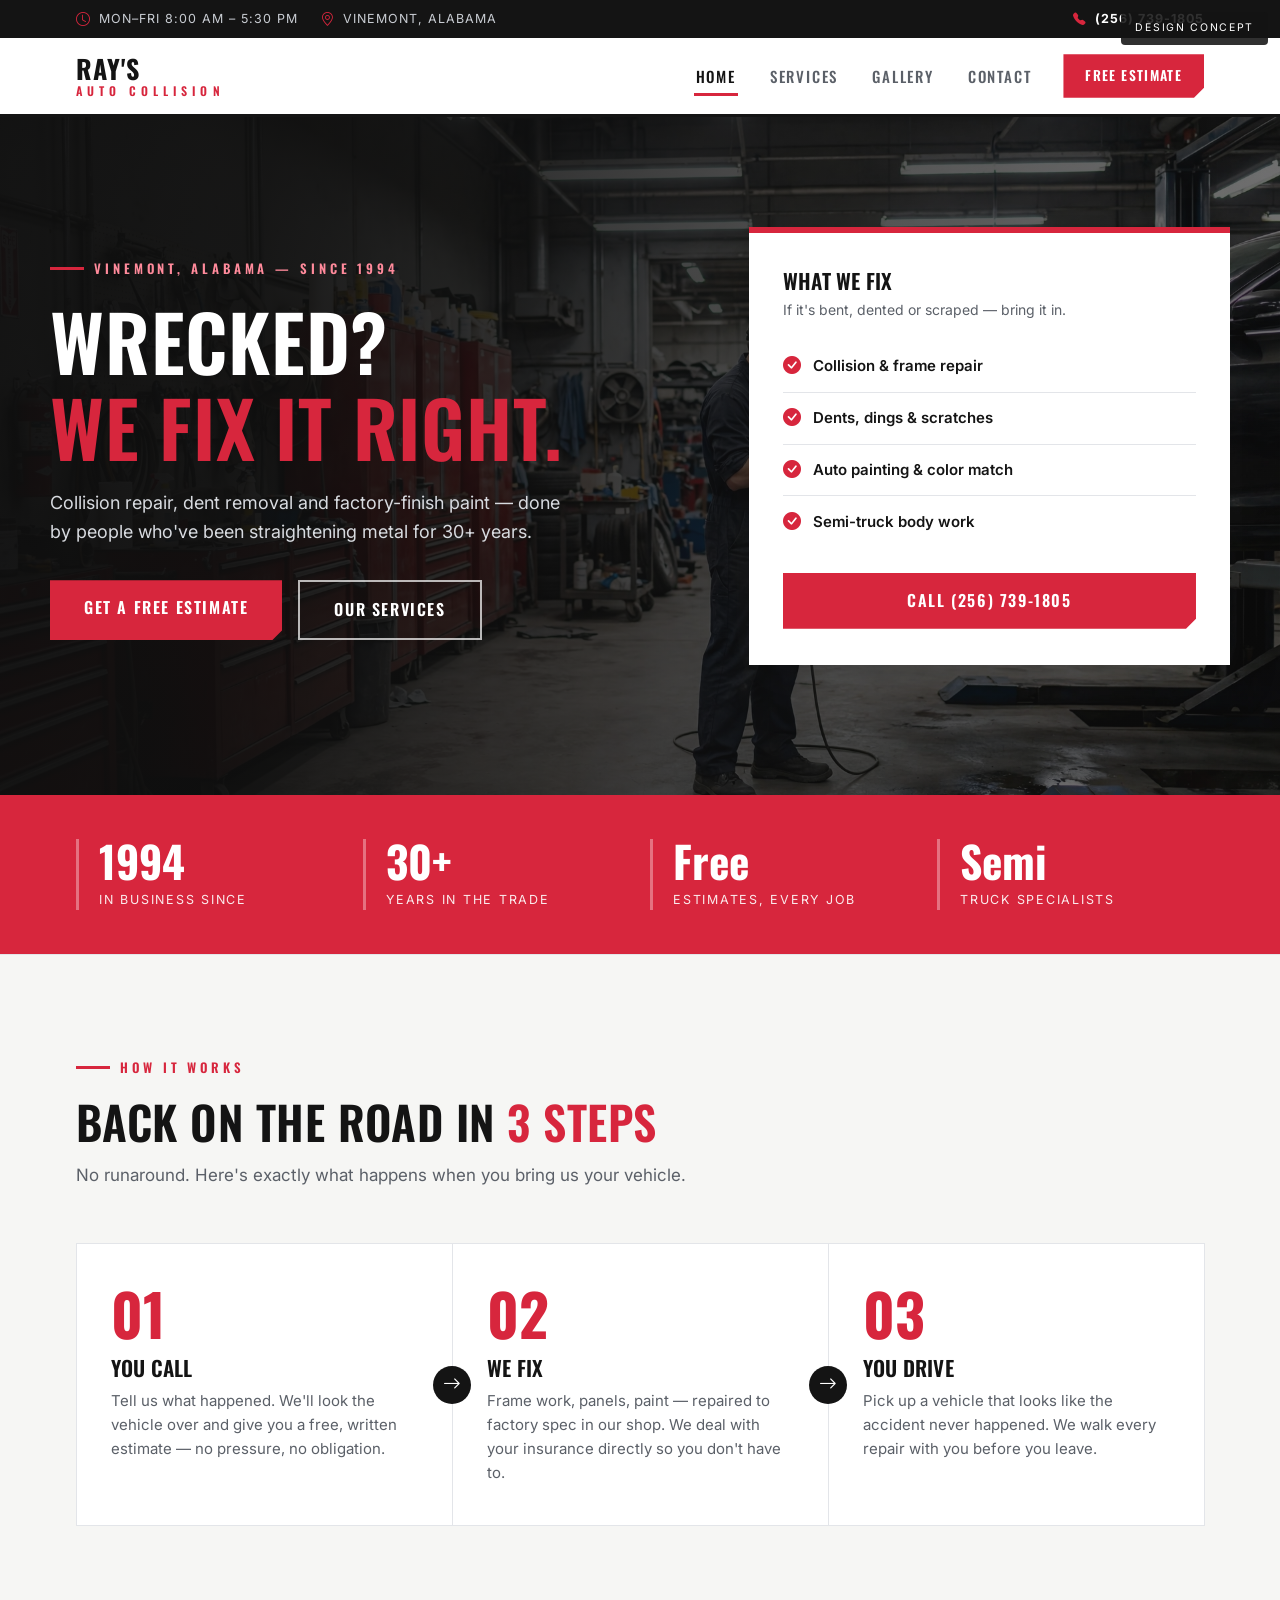
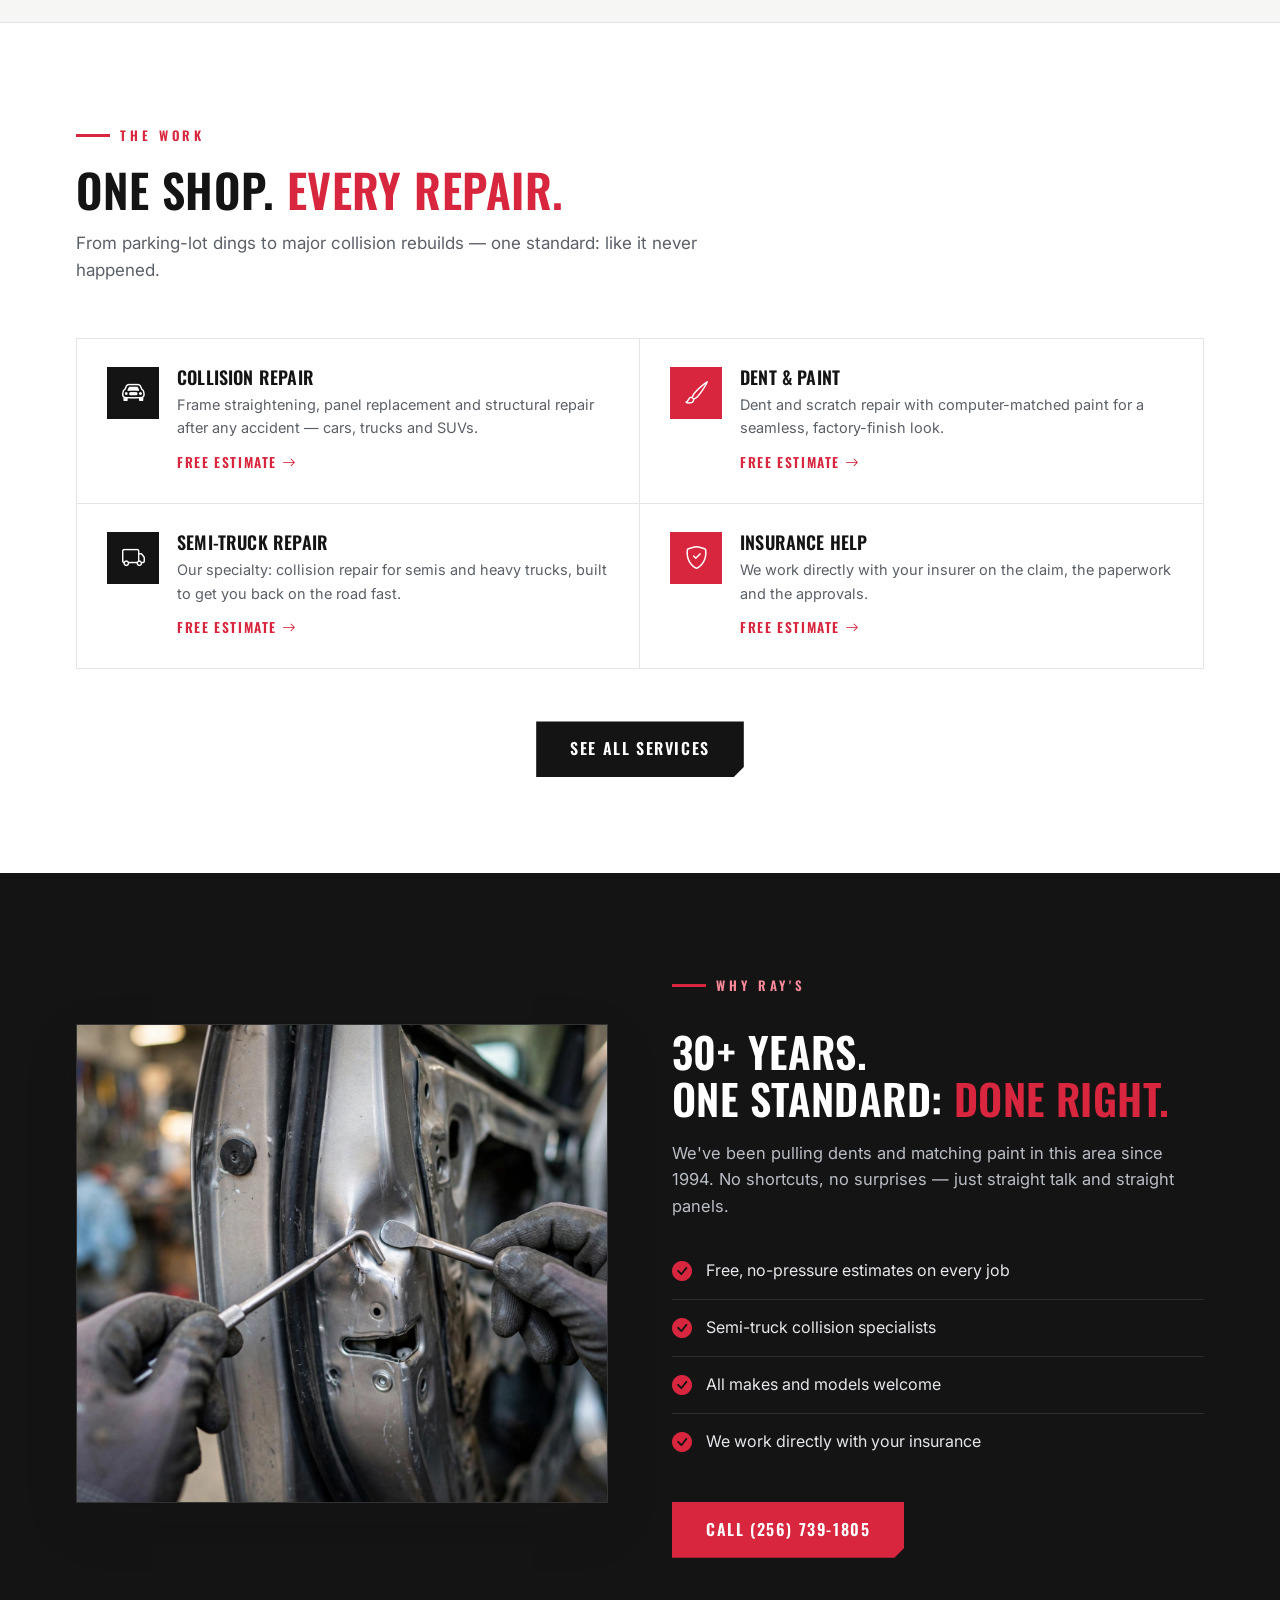
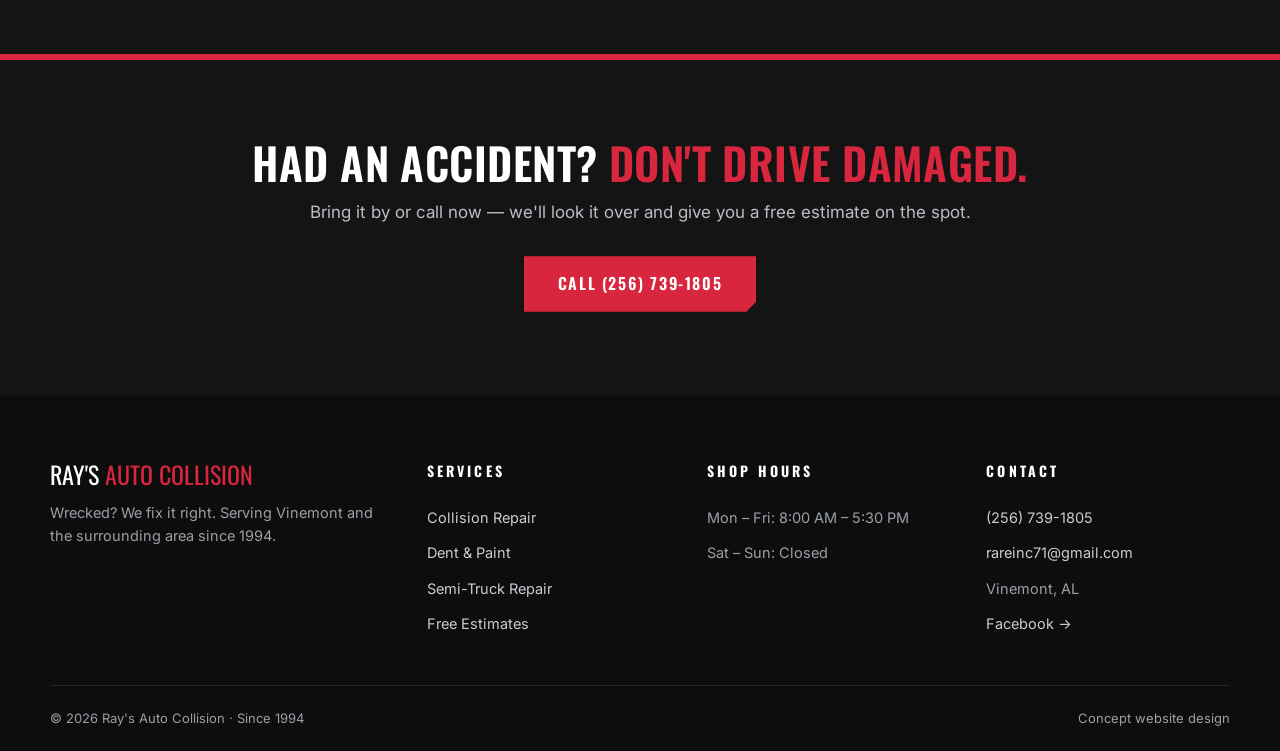
==== index.html @ f4b25ea5 "Demo website concept for Ray's Auto Collision (Vinemont, AL)" ====
<!DOCTYPE html>
<html lang="en">
<head>
<meta charset="UTF-8">
<meta name="viewport" content="width=device-width, initial-scale=1.0">
<title>Ray's Auto Collision — Collision Repair in Vinemont, AL</title>
<meta name="description" content="Ray's Auto Collision in Vinemont, AL — collision repair, dent & paint, and semi-truck repair since 1994. Free estimates. Call (256) 739-1805.">
<link rel="preconnect" href="https://fonts.googleapis.com">
<link rel="preconnect" href="https://fonts.gstatic.com" crossorigin>
<link href="https://fonts.googleapis.com/css2?family=Oswald:wght@500;600;700&family=Inter:wght@400;500;600;700&display=swap" rel="stylesheet">
<link rel="stylesheet" href="https://cdn.jsdelivr.net/npm/bootstrap-icons@1.11.3/font/bootstrap-icons.min.css">
<link rel="stylesheet" href="styles.css">
</head>
<body>
<div class="concept">Design concept</div>

<div class="utilbar">
  <div class="wrap">
    <div class="left">
      <span><i class="bi bi-clock"></i> Mon–Fri 8:00 AM – 5:30 PM</span>
      <span class="addr"><i class="bi bi-geo-alt"></i> Vinemont, Alabama</span>
    </div>
    <a class="tel" href="tel:+12567391805"><i class="bi bi-telephone-fill"></i> (256) 739-1805</a>
  </div>
</div>

<header class="site">
  <div class="wrap nav">
    <a class="brand" href="index.html"><span class="l1">RAY'S</span><span class="l2">AUTO COLLISION</span></a>
    <nav class="nav-links">
      <a class="page active" href="index.html">Home</a>
      <a class="page" href="services.html">Services</a>
      <a class="page" href="gallery.html">Gallery</a>
      <a class="page" href="contact.html">Contact</a>
      <a class="btn small" href="tel:+12567391805">Free Estimate</a>
    </nav>
    <button class="nav-toggle" type="button" aria-label="Open menu" aria-expanded="false"><i class="bi bi-list"></i></button>
  </div>
</header>

<section class="hero">
  <img src="images/hero.webp" alt="Technician polishing a car inside Ray's Auto Collision body shop">
  <div class="wrap hero-grid">
    <div>
      <span class="kicker">Vinemont, Alabama — Since 1994</span>
      <h1>Wrecked?<br><span class="red">We fix it right.</span></h1>
      <p class="lead">Collision repair, dent removal and factory-finish paint — done by people who've been straightening metal for 30+ years.</p>
      <div class="hero-cta">
        <a class="btn" href="tel:+12567391805">Get a Free Estimate</a>
        <a class="btn ghost" href="services.html">Our Services</a>
      </div>
    </div>
    <aside class="fix-card">
      <h3>What we fix</h3>
      <p class="sub">If it's bent, dented or scraped — bring it in.</p>
      <ul>
        <li><i class="bi bi-check-circle-fill"></i> Collision &amp; frame repair</li>
        <li><i class="bi bi-check-circle-fill"></i> Dents, dings &amp; scratches</li>
        <li><i class="bi bi-check-circle-fill"></i> Auto painting &amp; color match</li>
        <li><i class="bi bi-check-circle-fill"></i> Semi-truck body work</li>
      </ul>
      <a class="btn" href="tel:+12567391805">Call (256) 739-1805</a>
    </aside>
  </div>
</section>

<div class="stats">
  <div class="wrap">
    <div class="stat"><div class="num">1994</div><div class="lbl">In business since</div></div>
    <div class="stat"><div class="num">30+</div><div class="lbl">Years in the trade</div></div>
    <div class="stat"><div class="num">Free</div><div class="lbl">Estimates, every job</div></div>
    <div class="stat"><div class="num">Semi</div><div class="lbl">Truck specialists</div></div>
  </div>
</div>

<section class="sec process">
  <div class="wrap">
    <div class="sec-head">
      <span class="kicker" style="color:var(--red)">How it works</span>
      <h2>Back on the road in <span class="red">3 steps</span></h2>
      <p>No runaround. Here's exactly what happens when you bring us your vehicle.</p>
    </div>
    <div class="steps">
      <div class="step">
        <div class="n">01</div>
        <h3>You call</h3>
        <p>Tell us what happened. We'll look the vehicle over and give you a free, written estimate — no pressure, no obligation.</p>
        <span class="arr"><i class="bi bi-arrow-right"></i></span>
      </div>
      <div class="step">
        <div class="n">02</div>
        <h3>We fix</h3>
        <p>Frame work, panels, paint — repaired to factory spec in our shop. We deal with your insurance directly so you don't have to.</p>
        <span class="arr"><i class="bi bi-arrow-right"></i></span>
      </div>
      <div class="step">
        <div class="n">03</div>
        <h3>You drive</h3>
        <p>Pick up a vehicle that looks like the accident never happened. We walk every repair with you before you leave.</p>
      </div>
    </div>
  </div>
</section>

<section class="sec">
  <div class="wrap">
    <div class="sec-head">
      <span class="kicker" style="color:var(--red)">The work</span>
      <h2>One shop. <span class="red">Every repair.</span></h2>
      <p>From parking-lot dings to major collision rebuilds — one standard: like it never happened.</p>
    </div>
    <div class="svc-rows">
      <div class="svc-row">
        <div class="tile"><i class="bi bi-car-front"></i></div>
        <div>
          <h3>Collision Repair</h3>
          <p>Frame straightening, panel replacement and structural repair after any accident — cars, trucks and SUVs.</p>
          <a class="est" href="tel:+12567391805">Free estimate <i class="bi bi-arrow-right"></i></a>
        </div>
      </div>
      <div class="svc-row">
        <div class="tile"><i class="bi bi-brush"></i></div>
        <div>
          <h3>Dent &amp; Paint</h3>
          <p>Dent and scratch repair with computer-matched paint for a seamless, factory-finish look.</p>
          <a class="est" href="tel:+12567391805">Free estimate <i class="bi bi-arrow-right"></i></a>
        </div>
      </div>
      <div class="svc-row">
        <div class="tile"><i class="bi bi-truck"></i></div>
        <div>
          <h3>Semi-Truck Repair</h3>
          <p>Our specialty: collision repair for semis and heavy trucks, built to get you back on the road fast.</p>
          <a class="est" href="tel:+12567391805">Free estimate <i class="bi bi-arrow-right"></i></a>
        </div>
      </div>
      <div class="svc-row">
        <div class="tile"><i class="bi bi-shield-check"></i></div>
        <div>
          <h3>Insurance Help</h3>
          <p>We work directly with your insurer on the claim, the paperwork and the approvals.</p>
          <a class="est" href="tel:+12567391805">Free estimate <i class="bi bi-arrow-right"></i></a>
        </div>
      </div>
    </div>
    <div class="center"><a class="btn dark" href="services.html">See All Services</a></div>
  </div>
</section>

<section class="sec darksec">
  <div class="wrap split">
    <div class="frame"><img src="images/dent-repair.webp" alt="Close-up of precision dent repair work"></div>
    <div>
      <span class="kicker">Why Ray's</span>
      <h2>30+ years.<br>One standard: <span class="red">done right.</span></h2>
      <p>We've been pulling dents and matching paint in this area since 1994. No shortcuts, no surprises — just straight talk and straight panels.</p>
      <ul class="checklist">
        <li><i class="bi bi-check-circle-fill"></i> Free, no-pressure estimates on every job</li>
        <li><i class="bi bi-check-circle-fill"></i> Semi-truck collision specialists</li>
        <li><i class="bi bi-check-circle-fill"></i> All makes and models welcome</li>
        <li><i class="bi bi-check-circle-fill"></i> We work directly with your insurance</li>
      </ul>
      <a class="btn" href="tel:+12567391805">Call (256) 739-1805</a>
    </div>
  </div>
</section>

<div class="cta-band">
  <h2>Had an accident? <span class="red">Don't drive damaged.</span></h2>
  <p>Bring it by or call now — we'll look it over and give you a free estimate on the spot.</p>
  <a class="btn" href="tel:+12567391805">Call (256) 739-1805</a>
</div>

<footer class="site">
  <div class="wrap fgrid">
    <div>
      <div class="fbrand">RAY'S <em>AUTO COLLISION</em></div>
      <p>Wrecked? We fix it right. Serving Vinemont and the surrounding area since 1994.</p>
    </div>
    <div>
      <h4>Services</h4>
      <ul>
        <li><a href="services.html">Collision Repair</a></li>
        <li><a href="services.html">Dent &amp; Paint</a></li>
        <li><a href="services.html">Semi-Truck Repair</a></li>
        <li><a href="services.html">Free Estimates</a></li>
      </ul>
    </div>
    <div>
      <h4>Shop Hours</h4>
      <ul>
        <li>Mon – Fri: 8:00 AM – 5:30 PM</li>
        <li>Sat – Sun: Closed</li>
      </ul>
    </div>
    <div>
      <h4>Contact</h4>
      <ul>
        <li><a href="tel:+12567391805">(256) 739-1805</a></li>
        <li><a href="mailto:rareinc71@gmail.com">rareinc71@gmail.com</a></li>
        <li>Vinemont, AL</li>
        <li><a href="https://www.facebook.com/RARE-Body-Shop-317535338951618/" target="_blank" rel="noopener">Facebook →</a></li>
      </ul>
    </div>
  </div>
  <div class="wrap copy">
    <span>© 2026 Ray's Auto Collision · Since 1994</span>
    <span>Concept website design</span>
  </div>
</footer>
<script>
(function(){
  var header = document.querySelector('header.site');
  var btn = document.querySelector('.nav-toggle');
  if(!header || !btn){return;}
  var icon = btn.querySelector('i');
  btn.addEventListener('click', function(){
    var open = header.classList.toggle('open');
    btn.setAttribute('aria-expanded', open ? 'true' : 'false');
    btn.setAttribute('aria-label', open ? 'Close menu' : 'Open menu');
    if(icon){ icon.className = open ? 'bi bi-x' : 'bi bi-list'; }
  });
})();
</script>
</body>
</html>
---- styles.css ----
/* Ray's Auto Collision — industrial layout v2
   Auto lane: charcoal #141414 + red #D7263D + white/steel | Oswald (uppercase) + Inter */
:root{
  --ink:#141414;
  --coal:#1F1F1F;
  --red:#D7263D;
  --red-dark:#A81C2E;
  --steel:#8A8F98;
  --steel-dark:#5B6068;
  --line:#E3E5E9;
  --paper:#F6F6F4;
  --white:#FFFFFF;
  --shadow:0 20px 50px rgba(20,20,20,.14);
  --font-display:'Oswald',Arial,sans-serif;
  --font-body:'Inter',system-ui,-apple-system,sans-serif;
}
*{margin:0;padding:0;box-sizing:border-box}
html{scroll-behavior:smooth}
body{font-family:var(--font-body);background:var(--white);color:var(--ink);
  font-size:16px;line-height:1.6;-webkit-font-smoothing:antialiased;overflow-x:hidden}
h1,h2,h3{font-family:var(--font-display);font-weight:600;line-height:1.12;
  text-transform:uppercase;letter-spacing:.01em}
a{color:inherit}
img{display:block;max-width:100%}
.wrap{max-width:1180px;margin:0 auto;padding:0 26px}

.concept{position:fixed;top:12px;right:12px;z-index:200;background:rgba(20,20,20,.88);color:#fff;
  font-size:10.5px;letter-spacing:.16em;text-transform:uppercase;padding:8px 14px;border-radius:4px}

/* ---- utility top bar ---- */
.utilbar{background:var(--ink);color:#C9CDD3;font-size:12.5px;letter-spacing:.08em;text-transform:uppercase}
.utilbar .wrap{display:flex;justify-content:space-between;align-items:center;height:38px;gap:16px}
.utilbar .left{display:flex;gap:22px;align-items:center}
.utilbar .left span{display:inline-flex;align-items:center;gap:8px}
.utilbar .left i{color:var(--red);font-size:14px}
.utilbar a.tel{color:#fff;text-decoration:none;font-weight:700;display:inline-flex;align-items:center;gap:8px}
.utilbar a.tel i{color:var(--red)}
.utilbar a.tel:hover{color:var(--red)}
@media(max-width:700px){.utilbar .left span.addr{display:none}}

/* ---- header / nav ---- */
header.site{position:sticky;top:0;z-index:100;background:#fff;border-bottom:3px solid var(--ink)}
.nav{display:flex;align-items:center;justify-content:space-between;height:76px}
.brand{text-decoration:none;line-height:1;font-family:var(--font-display)}
.brand .l1{display:block;font-size:26px;font-weight:700;letter-spacing:.04em}
.brand .l2{display:block;font-size:12px;font-weight:600;letter-spacing:.42em;color:var(--red);margin-top:3px}
.nav-links{display:flex;gap:30px;align-items:center}
.nav-links a.page{text-decoration:none;font-family:var(--font-display);font-size:15px;font-weight:500;
  letter-spacing:.12em;text-transform:uppercase;color:var(--steel-dark);padding:6px 2px;position:relative}
.nav-links a.page:hover{color:var(--ink)}
.nav-links a.page.active{color:var(--ink)}
.nav-links a.page.active::after{content:"";position:absolute;left:0;right:0;bottom:-2px;height:3px;background:var(--red)}

.btn{display:inline-block;background:var(--red);color:#fff;text-decoration:none;font-family:var(--font-display);
  font-weight:600;font-size:16px;letter-spacing:.1em;text-transform:uppercase;padding:15px 34px;
  border:none;cursor:pointer;transition:background .2s,transform .2s;clip-path:polygon(0 0,100% 0,100% calc(100% - 10px),calc(100% - 10px) 100%,0 100%)}
.btn:hover{background:var(--red-dark);transform:translateY(-2px)}
.btn.small{padding:11px 22px;font-size:13.5px}
.btn.dark{background:var(--ink)}
.btn.dark:hover{background:#000}
.btn.ghost{background:transparent;color:#fff;border:2px solid rgba(255,255,255,.7);clip-path:none}
.btn.ghost:hover{border-color:#fff;background:rgba(255,255,255,.1)}

/* ---- hamburger toggle (mobile only) ---- */
.nav-toggle{display:none;background:none;border:0;cursor:pointer;color:var(--ink);
  font-size:30px;line-height:1;padding:12px;margin-right:-12px}
.nav-toggle:focus-visible{outline:2px solid var(--red);outline-offset:2px}

@media(max-width:768px){
  .nav-toggle{display:block}
  /* hide the horizontal link row; reveal as a stacked dropdown when .open is toggled */
  .nav-links{display:none;position:absolute;top:100%;left:0;right:0;background:var(--ink);
    flex-direction:column;align-items:stretch;gap:0;padding:8px 26px 24px;
    border-top:4px solid var(--red);box-shadow:0 24px 40px rgba(0,0,0,.32);z-index:150}
  header.site.open .nav-links{display:flex}
  header.site.open .nav-links a.page{display:block;color:#EDEFF2;font-size:16px;
    padding:14px 4px;min-height:48px;border-bottom:1px solid #2C2C2C}
  header.site.open .nav-links a.page::after{display:none}
  header.site.open .nav-links a.page.active{color:#fff;border-left:4px solid var(--red);padding-left:14px}
  header.site.open .nav-links a.btn.small{margin-top:18px;text-align:center;width:100%;
    padding:15px;clip-path:none;font-size:15px;min-height:48px}
  /* collapse the utility bar to click-to-call only */
  .utilbar .left{display:none}
  .utilbar .wrap{justify-content:center;height:46px}
  .utilbar a.tel{padding:12px 24px;min-height:44px}
  /* keep the "Design concept" badge from covering the hamburger */
  .concept{top:auto;bottom:14px}
  /* smaller hero headline on phones */
  .hero h1{font-size:clamp(40px,10.5vw,54px)}
  .kicker{letter-spacing:.18em;font-size:11.5px}
}

/* ---- hero with overlaid checklist card ---- */
.hero{position:relative;color:#fff;overflow:hidden;background:var(--ink)}
.hero>img{position:absolute;inset:0;width:100%;height:100%;object-fit:cover;opacity:.5}
.hero::after{content:"";position:absolute;inset:0;
  background:linear-gradient(100deg,rgba(15,15,15,.92) 20%,rgba(15,15,15,.45) 60%,rgba(15,15,15,.15) 100%)}
.hero-grid{position:relative;z-index:2;display:grid;grid-template-columns:1.15fr .85fr;gap:48px;
  align-items:center;padding:110px 0 130px}
@media(max-width:900px){.hero-grid{grid-template-columns:1fr;padding:64px 0 80px}}
.kicker{display:inline-flex;align-items:center;gap:10px;font-family:var(--font-display);font-size:13px;
  font-weight:600;letter-spacing:.3em;text-transform:uppercase;color:#FF8A9B;margin-bottom:18px}
.kicker::before{content:"";width:34px;height:3px;background:var(--red);display:inline-block}
.hero h1{font-size:clamp(44px,6vw,78px);margin-bottom:20px}
.hero h1 .red{color:var(--red)}
.hero p.lead{font-size:18px;color:#D8DBE0;max-width:520px;margin-bottom:34px}
.hero-cta{display:flex;gap:16px;flex-wrap:wrap}

.fix-card{background:#fff;color:var(--ink);padding:36px 34px;box-shadow:var(--shadow);
  border-top:6px solid var(--red);position:relative}
.fix-card h3{font-size:21px;margin-bottom:6px}
.fix-card .sub{font-size:14px;color:var(--steel-dark);margin-bottom:20px}
.fix-card ul{list-style:none;margin-bottom:26px}
.fix-card li{display:flex;gap:12px;align-items:center;padding:11px 0;border-bottom:1px solid var(--line);font-weight:600;font-size:15px}
.fix-card li:last-child{border:none}
.fix-card li i{color:var(--red);font-size:18px}
.fix-card .btn{width:100%;text-align:center}

/* ---- red stats band ---- */
.stats{background:var(--red);color:#fff}
.stats .wrap{display:grid;grid-template-columns:repeat(4,1fr);gap:20px;padding:44px 26px}
@media(max-width:820px){.stats .wrap{grid-template-columns:repeat(2,1fr);gap:30px}}
.stat{text-align:left;border-left:3px solid rgba(255,255,255,.35);padding-left:20px}
.stat .num{font-family:var(--font-display);font-size:clamp(30px,3.4vw,44px);font-weight:700;line-height:1}
.stat .lbl{font-size:12.5px;letter-spacing:.14em;text-transform:uppercase;opacity:.9;margin-top:8px}

/* ---- sections ---- */
.sec{padding:96px 0}
.sec-head{max-width:680px;margin-bottom:54px}
.sec-head h2{font-size:clamp(30px,3.8vw,46px);margin-bottom:14px}
.sec-head h2 .red{color:var(--red)}
.sec-head p{color:var(--steel-dark);font-size:17px}
.sec-head.center{margin-left:auto;margin-right:auto;text-align:center}

/* ---- 3-step process ---- */
.process{background:var(--paper);border-top:1px solid var(--line);border-bottom:1px solid var(--line)}
.steps{display:grid;grid-template-columns:repeat(3,1fr);gap:0;position:relative}
@media(max-width:820px){.steps{grid-template-columns:1fr;gap:26px}}
.step{background:#fff;border:1px solid var(--line);padding:40px 34px;position:relative;margin-right:-1px}
.step .n{font-family:var(--font-display);font-size:58px;font-weight:700;color:var(--red);line-height:1;margin-bottom:14px}
.step h3{font-size:21px;margin-bottom:10px}
.step p{color:var(--steel-dark);font-size:15px}
.step .arr{position:absolute;right:-19px;top:50%;transform:translateY(-50%);z-index:2;
  width:38px;height:38px;border-radius:50%;background:var(--ink);color:#fff;
  display:flex;align-items:center;justify-content:center;font-size:18px}
@media(max-width:820px){.step .arr{display:none}.step{margin-right:0}}

/* ---- dense service rows ---- */
.svc-rows{display:grid;grid-template-columns:1fr 1fr;gap:0;border:1px solid var(--line)}
@media(max-width:820px){.svc-rows{grid-template-columns:1fr}}
.svc-row{display:flex;gap:18px;align-items:flex-start;padding:28px 30px;border-bottom:1px solid var(--line)}
.svc-row:nth-child(odd){border-right:1px solid var(--line)}
@media(max-width:820px){.svc-row:nth-child(odd){border-right:none}}
.svc-row:last-child,.svc-row:nth-last-child(2):nth-child(odd){border-bottom:none}
@media(max-width:820px){.svc-row{border-bottom:1px solid var(--line)!important}.svc-row:last-child{border-bottom:none!important}}
.svc-row .tile{flex:0 0 52px;width:52px;height:52px;background:var(--ink);color:#fff;
  display:flex;align-items:center;justify-content:center;font-size:23px}
.svc-row:nth-child(even) .tile{background:var(--red)}
.svc-row h3{font-size:18px;margin-bottom:6px}
.svc-row p{color:var(--steel-dark);font-size:14.5px;margin-bottom:10px}
.svc-row a.est{font-family:var(--font-display);font-size:13.5px;font-weight:600;letter-spacing:.12em;
  text-transform:uppercase;color:var(--red);text-decoration:none}
.svc-row a.est:hover{color:var(--red-dark);text-decoration:underline}

/* ---- dark feature ---- */
.darksec{background:var(--ink);color:#E4E7EB}
.darksec .split{display:grid;grid-template-columns:1fr 1fr;gap:64px;align-items:center}
@media(max-width:880px){.darksec .split{grid-template-columns:1fr;gap:40px}}
.darksec h2{font-size:clamp(28px,3.4vw,42px);color:#fff;margin:14px 0 18px}
.darksec h2 .red{color:var(--red)}
.darksec p{color:#B9BEC6;margin-bottom:14px;font-size:16.5px}
.frame{overflow:hidden;box-shadow:var(--shadow);border:1px solid #333}
.frame img{width:100%;height:100%;object-fit:cover;aspect-ratio:4/3.6}
.checklist{list-style:none;margin:24px 0 32px}
.checklist li{display:flex;gap:14px;align-items:center;padding:12px 0;border-bottom:1px solid #2E2E2E;font-size:16px;color:#E4E7EB}
.checklist li:last-child{border:none}
.checklist i{color:var(--red);font-size:20px}

/* ---- service ticket blocks (services page) ---- */
.ticket{border:1px solid var(--line);border-top:6px solid var(--ink);margin-bottom:36px;
  display:grid;grid-template-columns:120px 1fr 340px;background:#fff}
@media(max-width:960px){.ticket{grid-template-columns:1fr}}
.ticket .tnum{font-family:var(--font-display);font-size:64px;font-weight:700;color:var(--line);
  display:flex;align-items:flex-start;justify-content:center;padding-top:28px}
@media(max-width:960px){.ticket .tnum{justify-content:flex-start;padding:24px 30px 0}}
.ticket .tbody{padding:38px 40px 38px 8px}
@media(max-width:960px){.ticket .tbody{padding:10px 30px 30px}}
.ticket .tbody .kicker{color:var(--red)}
.ticket .tbody .kicker::before{background:var(--red)}
.ticket h3{font-size:26px;margin-bottom:12px}
.ticket p{color:var(--steel-dark);margin-bottom:18px;font-size:15.5px}
.ticket ul{list-style:none;margin-bottom:24px}
.ticket li{display:flex;gap:10px;align-items:center;padding:7px 0;font-size:15px;font-weight:500}
.ticket li i{color:var(--red)}
.ticket .timg{overflow:hidden;min-height:280px}
.ticket .timg img{width:100%;height:100%;object-fit:cover;min-height:280px}
.fineprint{color:var(--steel-dark);font-size:14px;max-width:620px;margin:34px auto 0;text-align:center}

/* ---- gallery bays ---- */
.bays{display:grid;grid-template-columns:1fr 1fr;gap:26px}
@media(max-width:700px){.bays{grid-template-columns:1fr}}
.bay{border:1px solid var(--line);background:#fff}
.bay img{width:100%;height:380px;object-fit:cover}
.bay .plate{background:var(--ink);color:#fff;padding:16px 22px;display:flex;justify-content:space-between;align-items:center}
.bay .plate span{font-family:var(--font-display);font-size:15px;letter-spacing:.14em;text-transform:uppercase}
.bay .plate i{color:var(--red);font-size:18px}

/* ---- contact panels ---- */
.callstrip{background:var(--red);color:#fff;text-align:center;padding:70px 26px}
.callstrip .kicker{color:#fff;justify-content:center}
.callstrip .kicker::before{background:#fff}
.callstrip h2{font-size:clamp(28px,4vw,46px);margin-bottom:12px}
.callstrip p{opacity:.92;margin-bottom:28px;font-size:17px}
.callstrip .bignum{font-family:var(--font-display);font-size:clamp(38px,5.4vw,64px);font-weight:700;
  color:#fff;text-decoration:none;letter-spacing:.02em}
.callstrip .bignum:hover{text-decoration:underline}
.panels{display:grid;grid-template-columns:repeat(3,1fr);gap:26px}
@media(max-width:880px){.panels{grid-template-columns:1fr}}
.panel{border:1px solid var(--line);border-left:6px solid var(--red);padding:36px 32px;background:#fff}
.panel h3{font-size:19px;margin-bottom:16px;display:flex;align-items:center;gap:12px}
.panel h3 i{color:var(--red);font-size:22px}
.panel p{color:var(--steel-dark);font-size:15.5px;margin-bottom:6px}
.panel a.inline{color:var(--red);font-weight:600;text-decoration:none}
.panel a.inline:hover{text-decoration:underline}
.hours div{display:flex;justify-content:space-between;gap:12px;padding:9px 0;border-bottom:1px dashed var(--line);font-size:15px}
.hours div:last-child{border:none}

/* ---- CTA band ---- */
.cta-band{background:var(--ink);color:#fff;padding:84px 26px;text-align:center;position:relative;overflow:hidden}
.cta-band::before{content:"";position:absolute;top:0;left:0;right:0;height:6px;background:var(--red)}
.cta-band h2{font-size:clamp(28px,4vw,44px);margin-bottom:12px}
.cta-band h2 .red{color:var(--red)}
.cta-band p{color:#B9BEC6;margin-bottom:30px;font-size:17px}

/* ---- shop-floor footer ---- */
footer.site{background:#0D0D0D;color:#9AA0A8;font-size:14.5px}
footer.site .fgrid{display:grid;grid-template-columns:1.4fr 1fr 1fr 1fr;gap:36px;padding:64px 0 44px}
@media(max-width:880px){footer.site .fgrid{grid-template-columns:1fr 1fr}}
@media(max-width:560px){footer.site .fgrid{grid-template-columns:1fr}}
footer.site h4{font-family:var(--font-display);font-size:14px;letter-spacing:.22em;text-transform:uppercase;
  color:#fff;margin-bottom:18px}
footer.site .fbrand{font-family:var(--font-display);font-size:24px;color:#fff;line-height:1.2;margin-bottom:12px}
footer.site .fbrand em{font-style:normal;color:var(--red)}
footer.site a{color:#C9CDD3;text-decoration:none}
footer.site a:hover{color:var(--red)}
footer.site ul{list-style:none}
footer.site ul li{padding:6px 0}
footer.site .copy{border-top:1px solid #262626;padding:22px 0;display:flex;justify-content:space-between;
  gap:14px;flex-wrap:wrap;font-size:13px}
.center{text-align:center;margin-top:52px}
@media(max-width:700px){.sec{padding:70px 0}}
/* keep stacked service/gallery imagery compact on phones (must sit after base rules) */
@media(max-width:768px){
  .ticket .timg{min-height:0;height:240px}
  .ticket .timg img{min-height:0;height:100%}
  .bay img{height:300px}
}
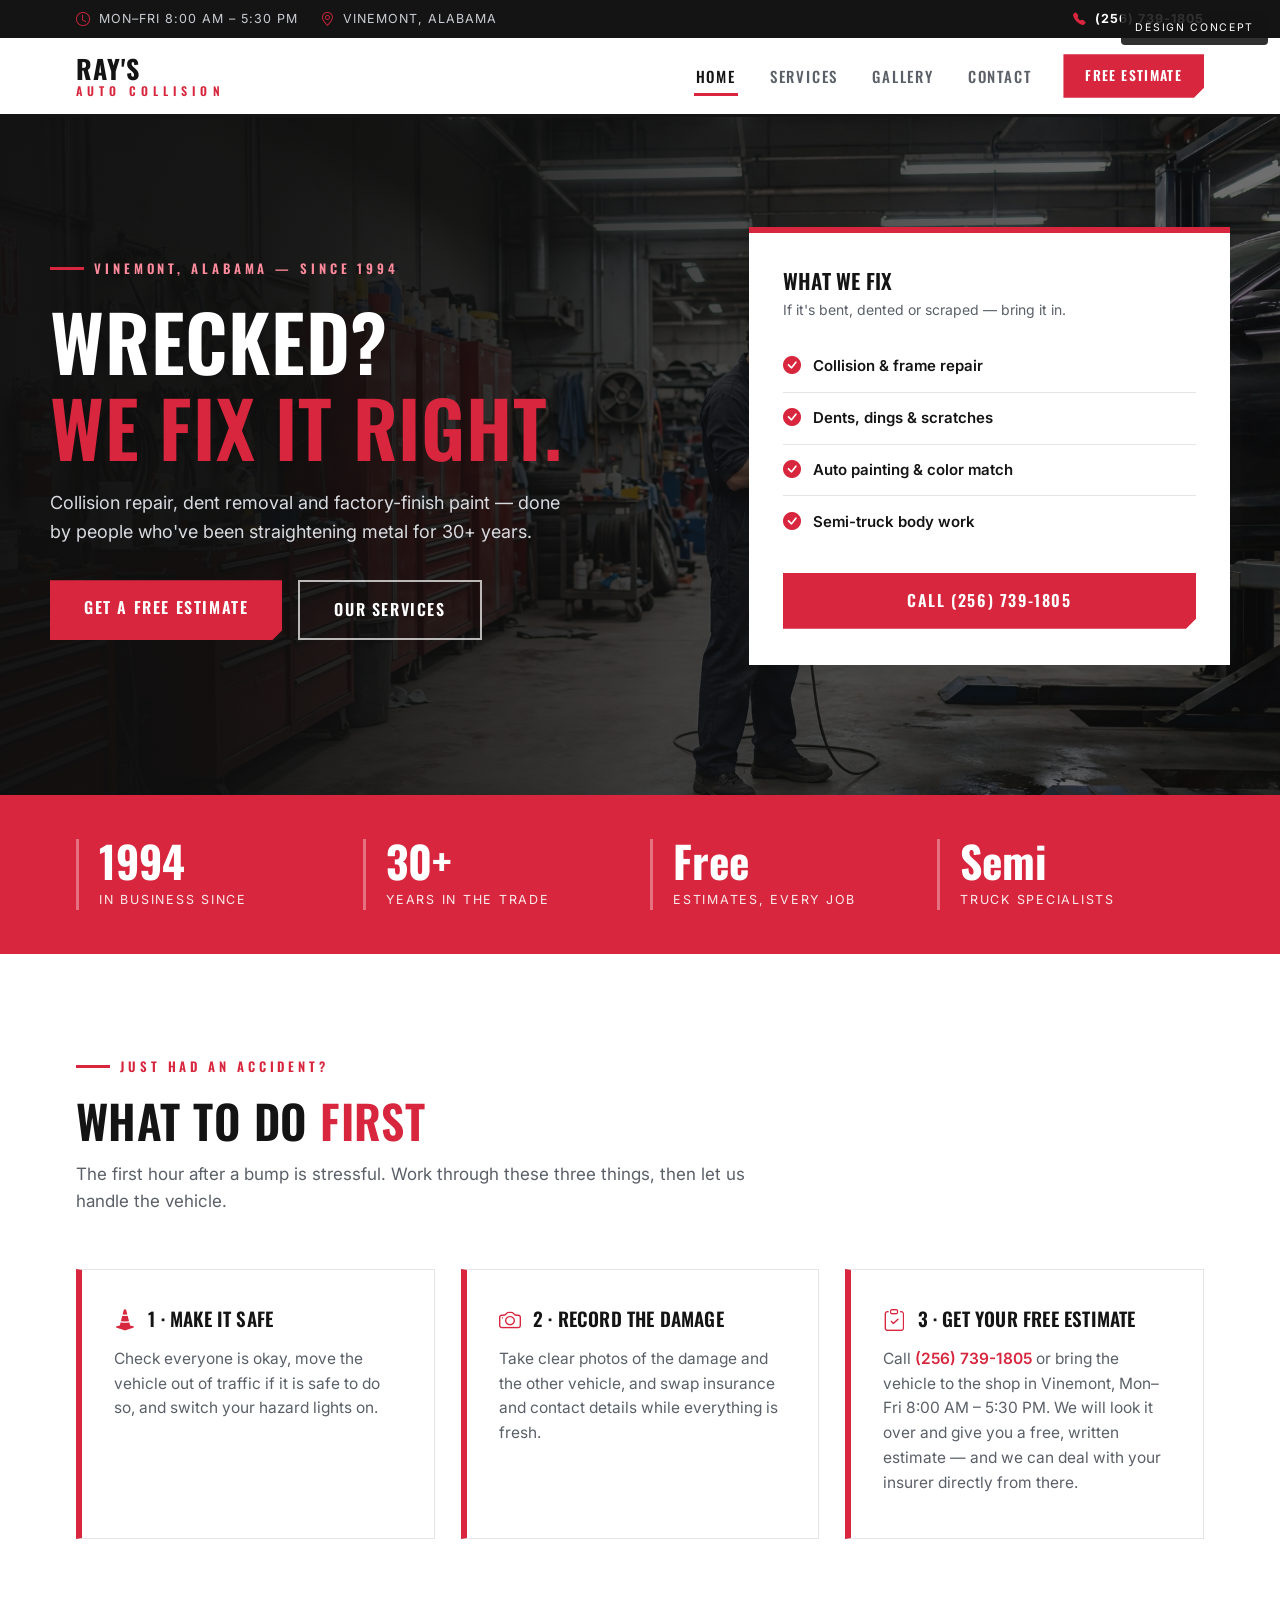
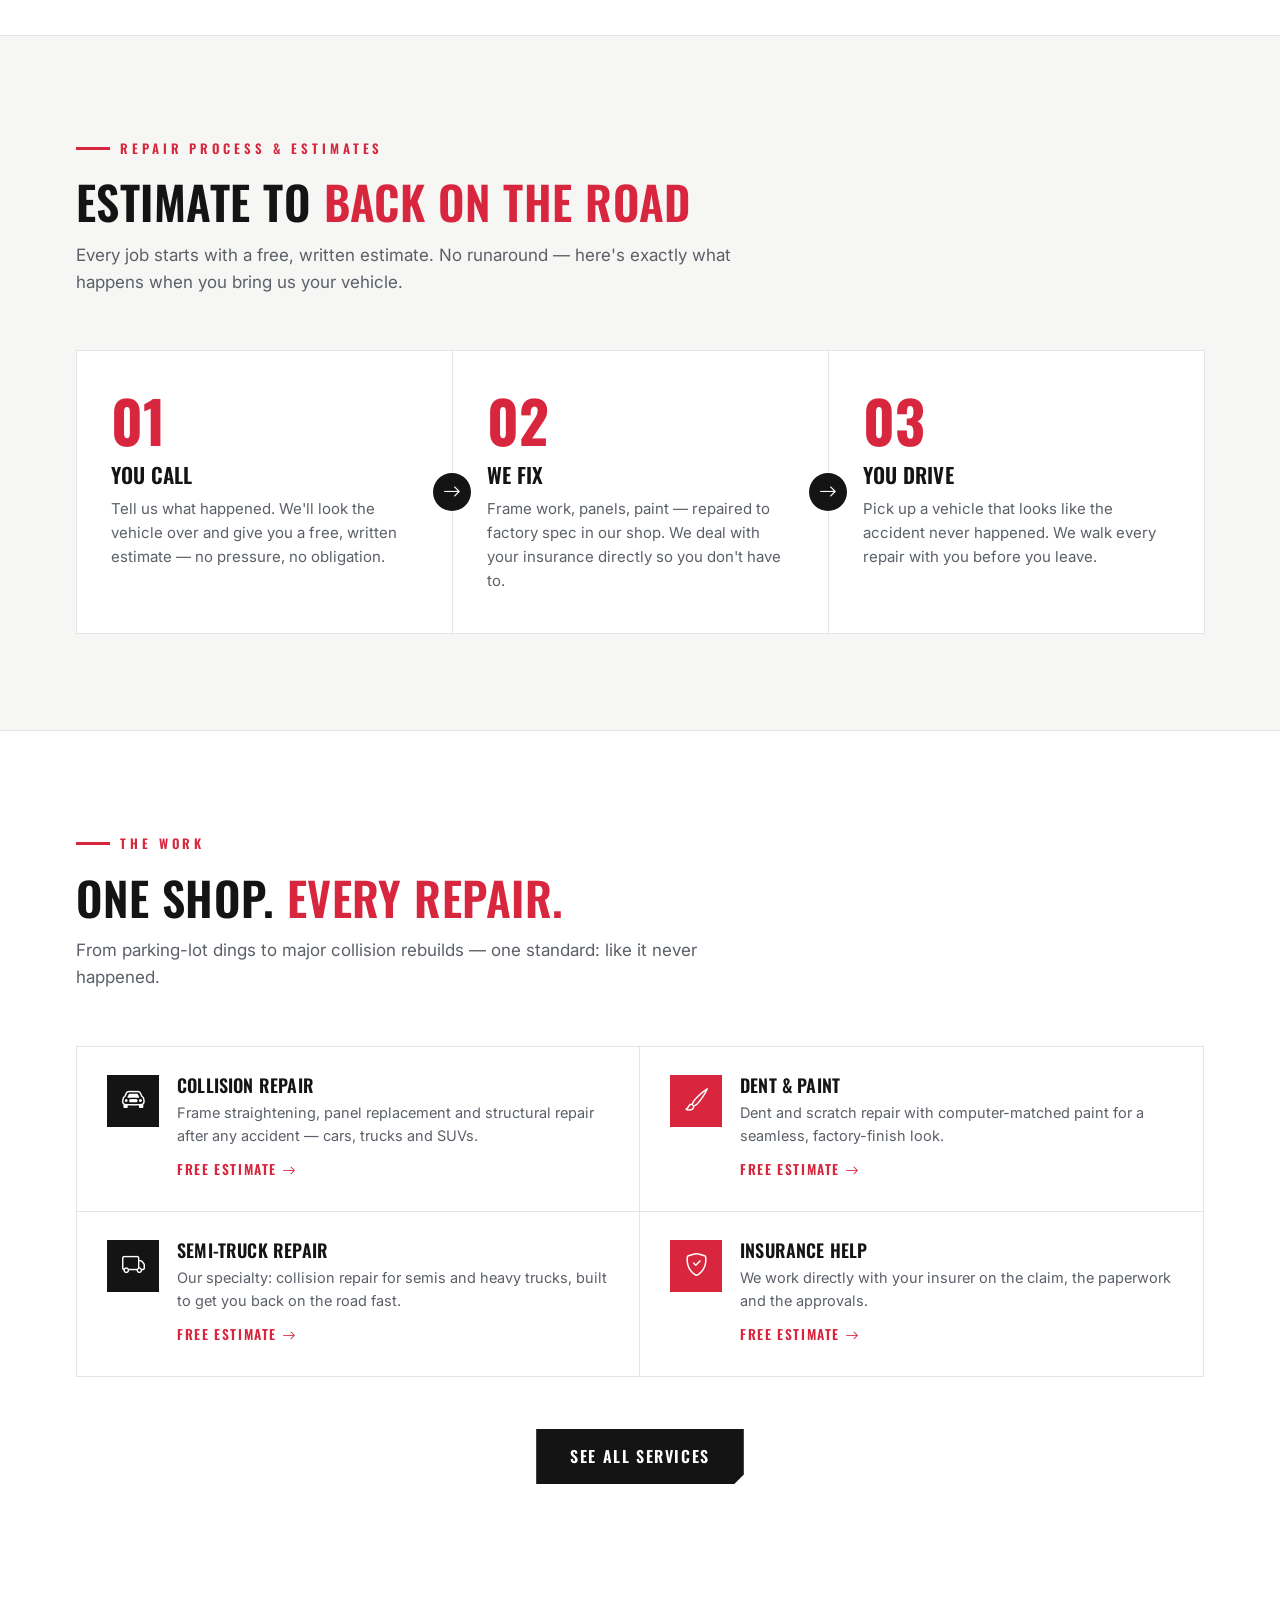
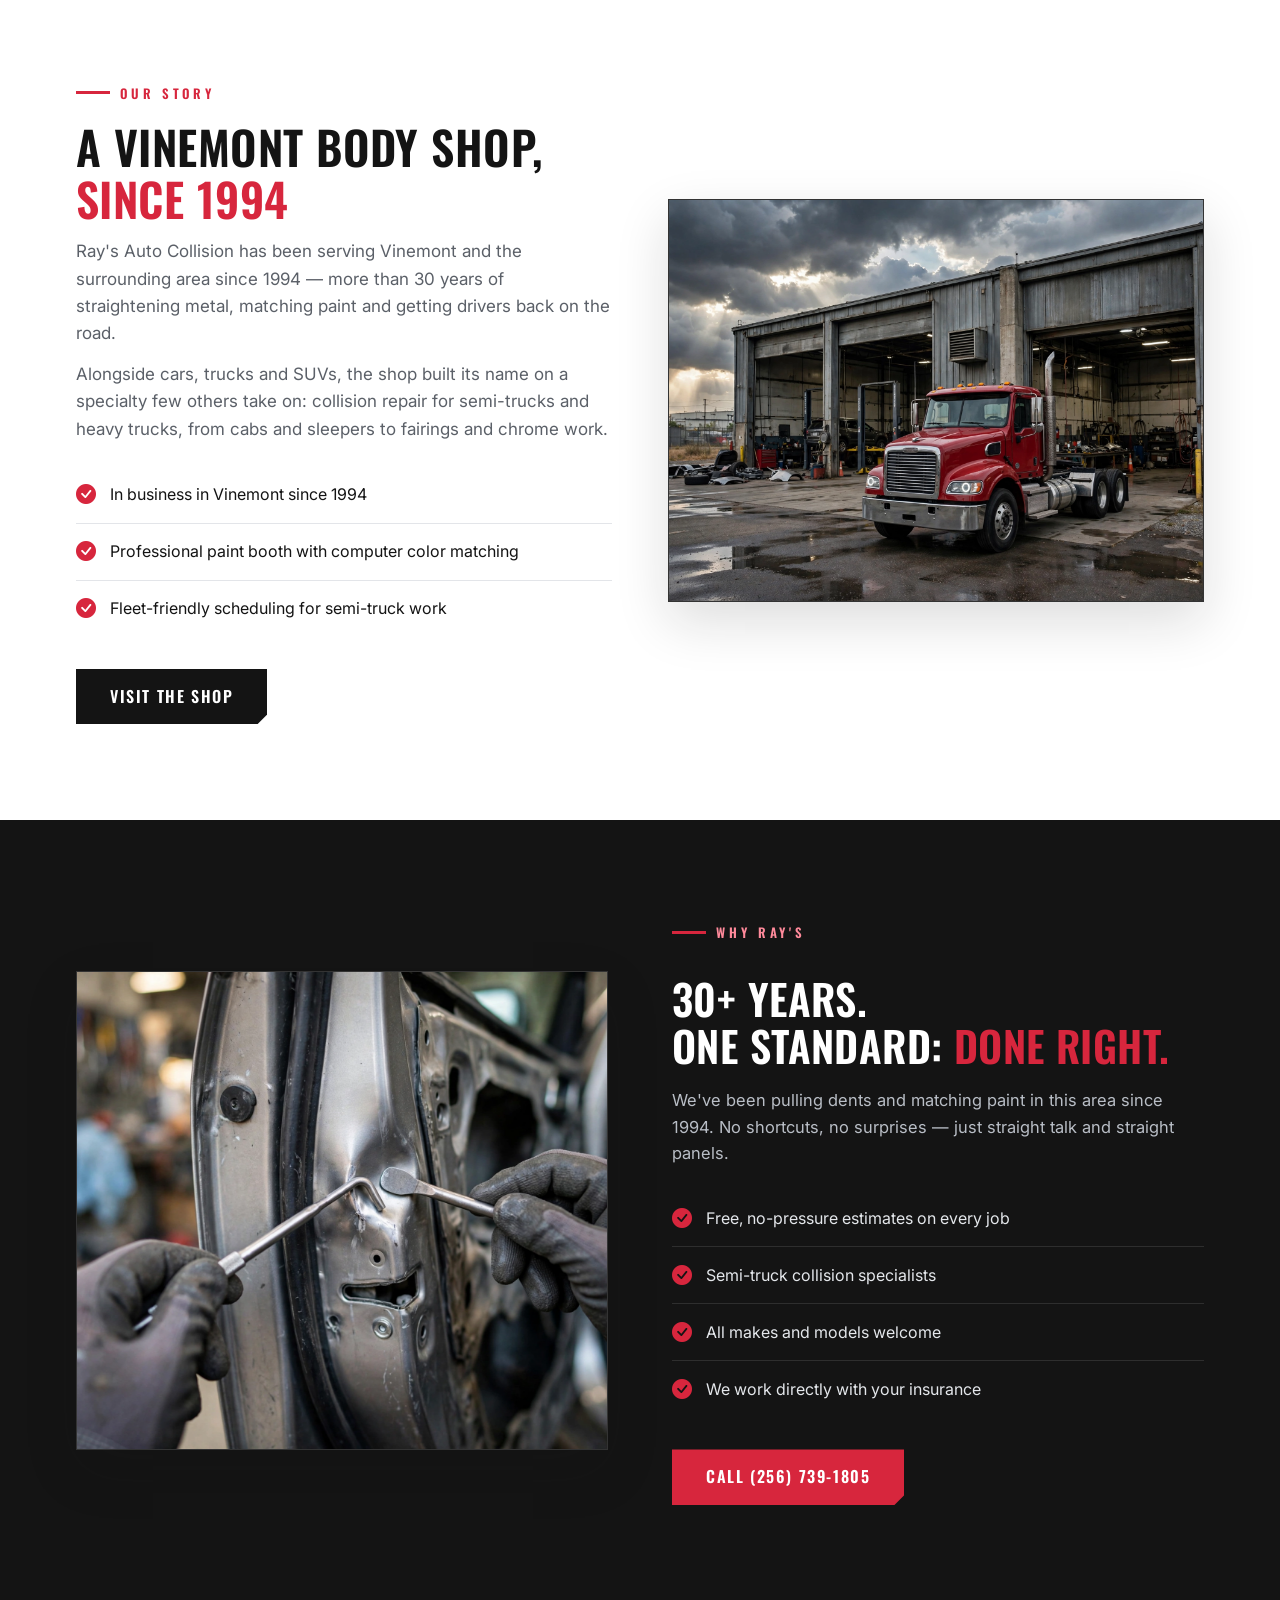
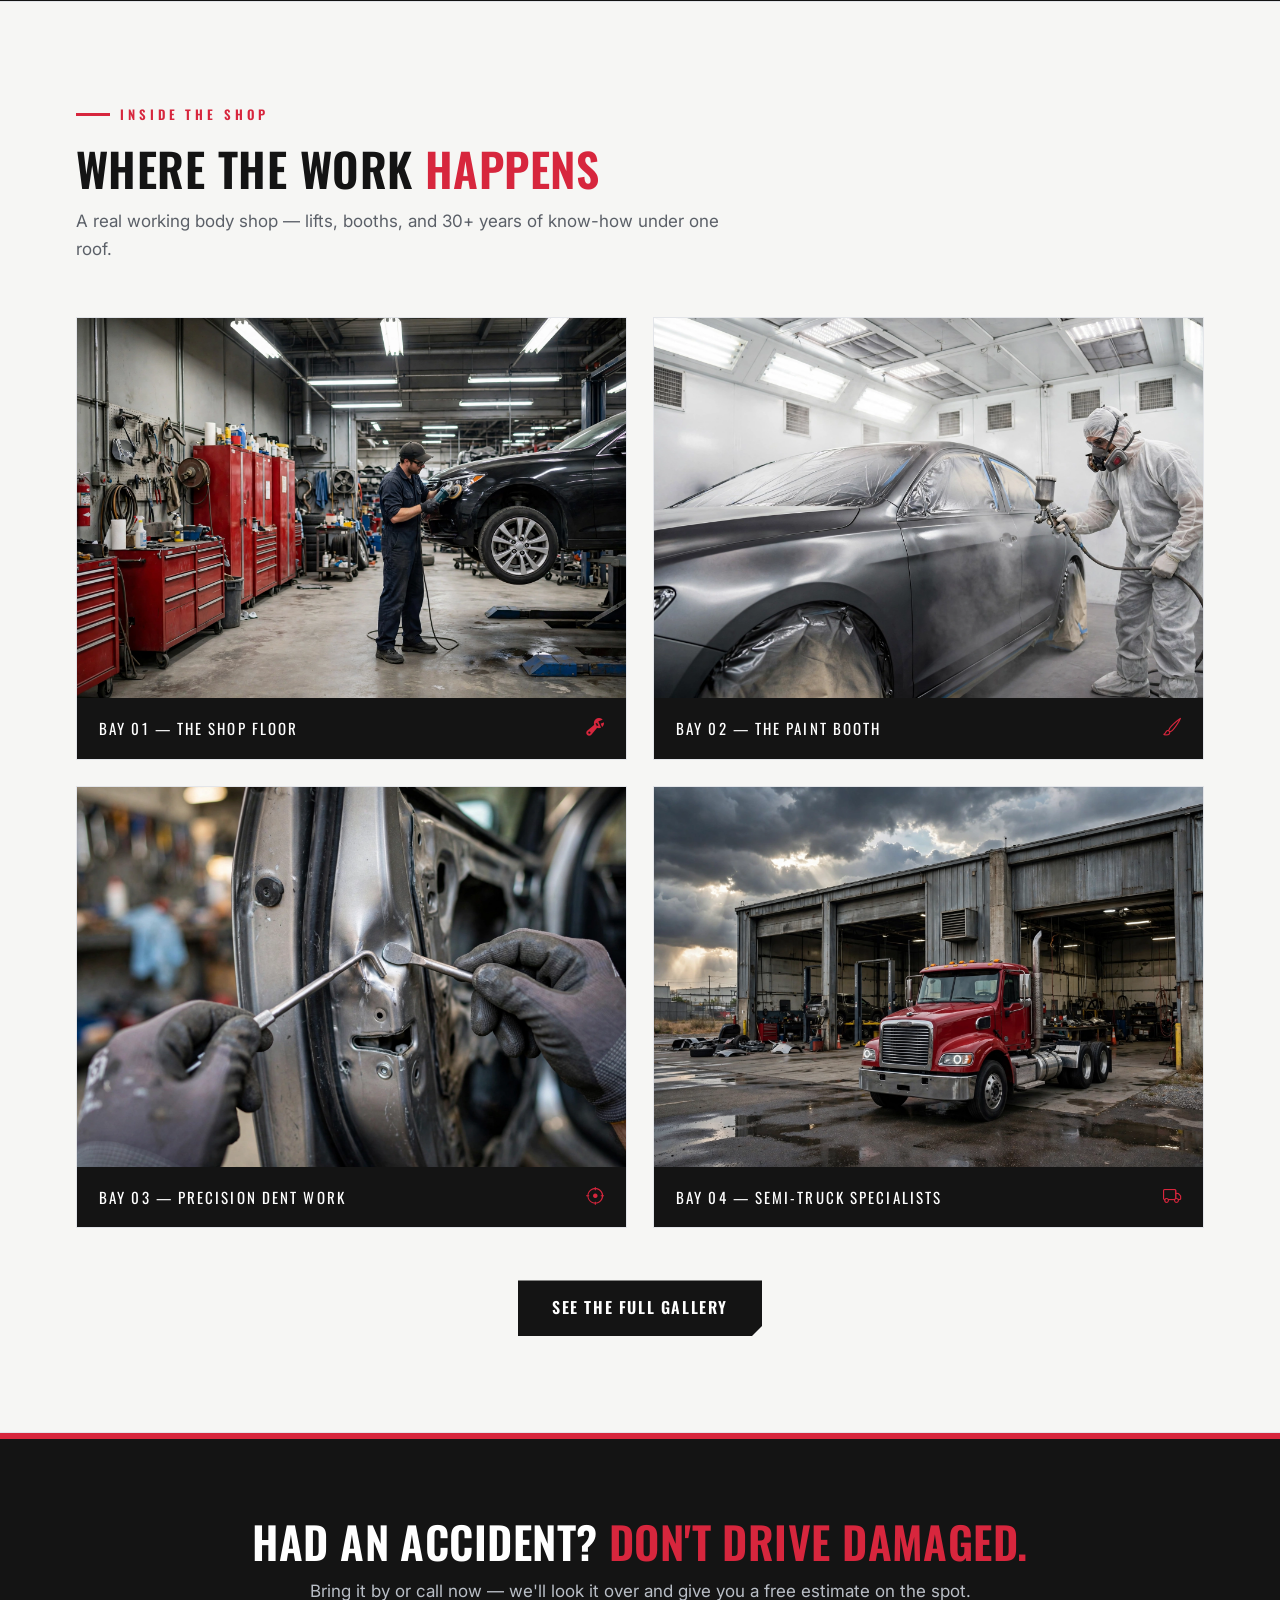
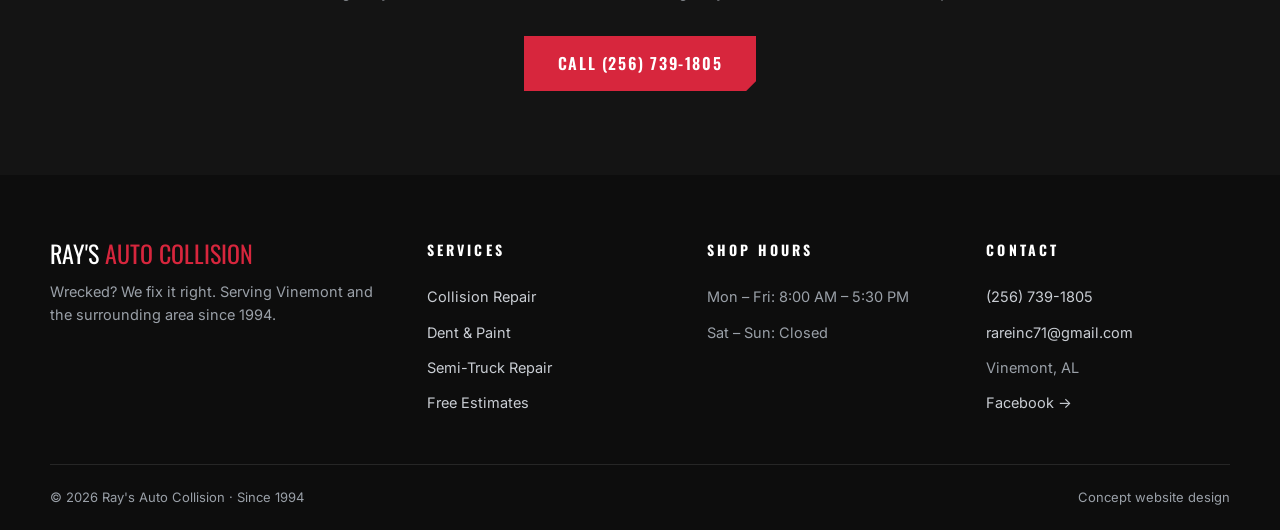
==== commit 950f81cb: "Demo website concept for Ray's Auto Collision (Vinemont, AL)" ====
--- a/index.html
+++ b/index.html
@@ -73,12 +73,36 @@
   </div>
 </div>
 
+<section class="sec">
+  <div class="wrap">
+    <div class="sec-head">
+      <span class="kicker" style="color:var(--red)">Just had an accident?</span>
+      <h2>What to do <span class="red">first</span></h2>
+      <p>The first hour after a bump is stressful. Work through these three things, then let us handle the vehicle.</p>
+    </div>
+    <div class="panels">
+      <div class="panel">
+        <h3><i class="bi bi-cone-striped"></i> 1 &middot; Make it safe</h3>
+        <p>Check everyone is okay, move the vehicle out of traffic if it is safe to do so, and switch your hazard lights on.</p>
+      </div>
+      <div class="panel">
+        <h3><i class="bi bi-camera"></i> 2 &middot; Record the damage</h3>
+        <p>Take clear photos of the damage and the other vehicle, and swap insurance and contact details while everything is fresh.</p>
+      </div>
+      <div class="panel">
+        <h3><i class="bi bi-clipboard-check"></i> 3 &middot; Get your free estimate</h3>
+        <p>Call <a class="inline" href="tel:+12567391805">(256) 739-1805</a> or bring the vehicle to the shop in Vinemont, Mon&ndash;Fri 8:00 AM &ndash; 5:30 PM. We will look it over and give you a free, written estimate — and we can deal with your insurer directly from there.</p>
+      </div>
+    </div>
+  </div>
+</section>
+
 <section class="sec process">
   <div class="wrap">
     <div class="sec-head">
-      <span class="kicker" style="color:var(--red)">How it works</span>
-      <h2>Back on the road in <span class="red">3 steps</span></h2>
-      <p>No runaround. Here's exactly what happens when you bring us your vehicle.</p>
+      <span class="kicker" style="color:var(--red)">Repair process &amp; estimates</span>
+      <h2>Estimate to <span class="red">back on the road</span></h2>
+      <p>Every job starts with a free, written estimate. No runaround — here's exactly what happens when you bring us your vehicle.</p>
     </div>
     <div class="steps">
       <div class="step">
@@ -144,6 +168,26 @@
       </div>
     </div>
     <div class="center"><a class="btn dark" href="services.html">See All Services</a></div>
+  </div>
+</section>
+
+<section class="sec">
+  <div class="wrap">
+    <div class="story-grid">
+      <div>
+        <span class="kicker" style="color:var(--red)">Our story</span>
+        <h2 style="font-size:clamp(30px,3.8vw,46px);margin-bottom:14px">A Vinemont body shop, <span style="color:var(--red)">since 1994</span></h2>
+        <p style="color:var(--steel-dark);font-size:17px;margin-bottom:14px">Ray's Auto Collision has been serving Vinemont and the surrounding area since 1994 — more than 30 years of straightening metal, matching paint and getting drivers back on the road.</p>
+        <p style="color:var(--steel-dark);font-size:17px">Alongside cars, trucks and SUVs, the shop built its name on a specialty few others take on: collision repair for semi-trucks and heavy trucks, from cabs and sleepers to fairings and chrome work.</p>
+        <ul class="checklist" style="margin:24px 0 32px">
+          <li style="border-bottom:1px solid var(--line);color:var(--ink)"><i class="bi bi-check-circle-fill"></i> In business in Vinemont since 1994</li>
+          <li style="border-bottom:1px solid var(--line);color:var(--ink)"><i class="bi bi-check-circle-fill"></i> Professional paint booth with computer color matching</li>
+          <li style="color:var(--ink)"><i class="bi bi-check-circle-fill"></i> Fleet-friendly scheduling for semi-truck work</li>
+        </ul>
+        <a class="btn dark" href="contact.html">Visit the Shop</a>
+      </div>
+      <div class="frame"><img src="images/semi-truck.webp" alt="Semi-truck at Ray's Auto Collision repair shop"></div>
+    </div>
   </div>
 </section>
 
@@ -162,6 +206,23 @@
       </ul>
       <a class="btn" href="tel:+12567391805">Call (256) 739-1805</a>
     </div>
+  </div>
+</section>
+
+<section class="sec process">
+  <div class="wrap">
+    <div class="sec-head">
+      <span class="kicker" style="color:var(--red)">Inside the shop</span>
+      <h2>Where the work <span class="red">happens</span></h2>
+      <p>A real working body shop — lifts, booths, and 30+ years of know-how under one roof.</p>
+    </div>
+    <div class="bays">
+      <figure class="bay"><img src="images/hero.webp" alt="Technician polishing a car in the body shop"><div class="plate"><span>Bay 01 — The shop floor</span><i class="bi bi-wrench-adjustable"></i></div></figure>
+      <figure class="bay"><img src="images/paint-booth.webp" alt="Car being spray painted in the paint booth"><div class="plate"><span>Bay 02 — The paint booth</span><i class="bi bi-brush"></i></div></figure>
+      <figure class="bay"><img src="images/dent-repair.webp" alt="Close-up of dent repair work"><div class="plate"><span>Bay 03 — Precision dent work</span><i class="bi bi-crosshair"></i></div></figure>
+      <figure class="bay"><img src="images/semi-truck.webp" alt="Semi-truck at the repair shop"><div class="plate"><span>Bay 04 — Semi-truck specialists</span><i class="bi bi-truck"></i></div></figure>
+    </div>
+    <div class="center"><a class="btn dark" href="gallery.html">See the Full Gallery</a></div>
   </div>
 </section>
 
--- a/styles.css
+++ b/styles.css
@@ -255,3 +255,16 @@
   .ticket .timg img{min-height:0;height:100%}
   .bay img{height:300px}
 }
+
+/* ---- homepage enrichment: story + FAQ ---- */
+.story-grid{display:grid;grid-template-columns:1fr 1fr;gap:56px;align-items:center}
+@media(max-width:880px){.story-grid{grid-template-columns:1fr;gap:36px}}
+.story-grid .frame img{aspect-ratio:4/3}
+.faqwrap{max-width:820px}
+.faq-item{border:1px solid var(--line);border-top:4px solid var(--ink);margin-bottom:14px;background:#fff}
+.faq-item summary{cursor:pointer;list-style:none;display:flex;justify-content:space-between;align-items:center;gap:18px;padding:20px 24px;font-family:var(--font-display);font-weight:600;font-size:17px;text-transform:uppercase;letter-spacing:.03em;color:var(--ink)}
+.faq-item summary::-webkit-details-marker{display:none}
+.faq-item summary .bi{color:var(--red);font-size:20px;flex:none;transition:transform .25s}
+.faq-item[open ] summary .bi{transform:rotate(45deg)}
+.faq-item .ans{padding:0 24px 22px;color:var(--steel-dark);font-size:15px;max-width:660px}
+.faq-item .ans a{color:var(--red);font-weight:600;text-decoration:none}
